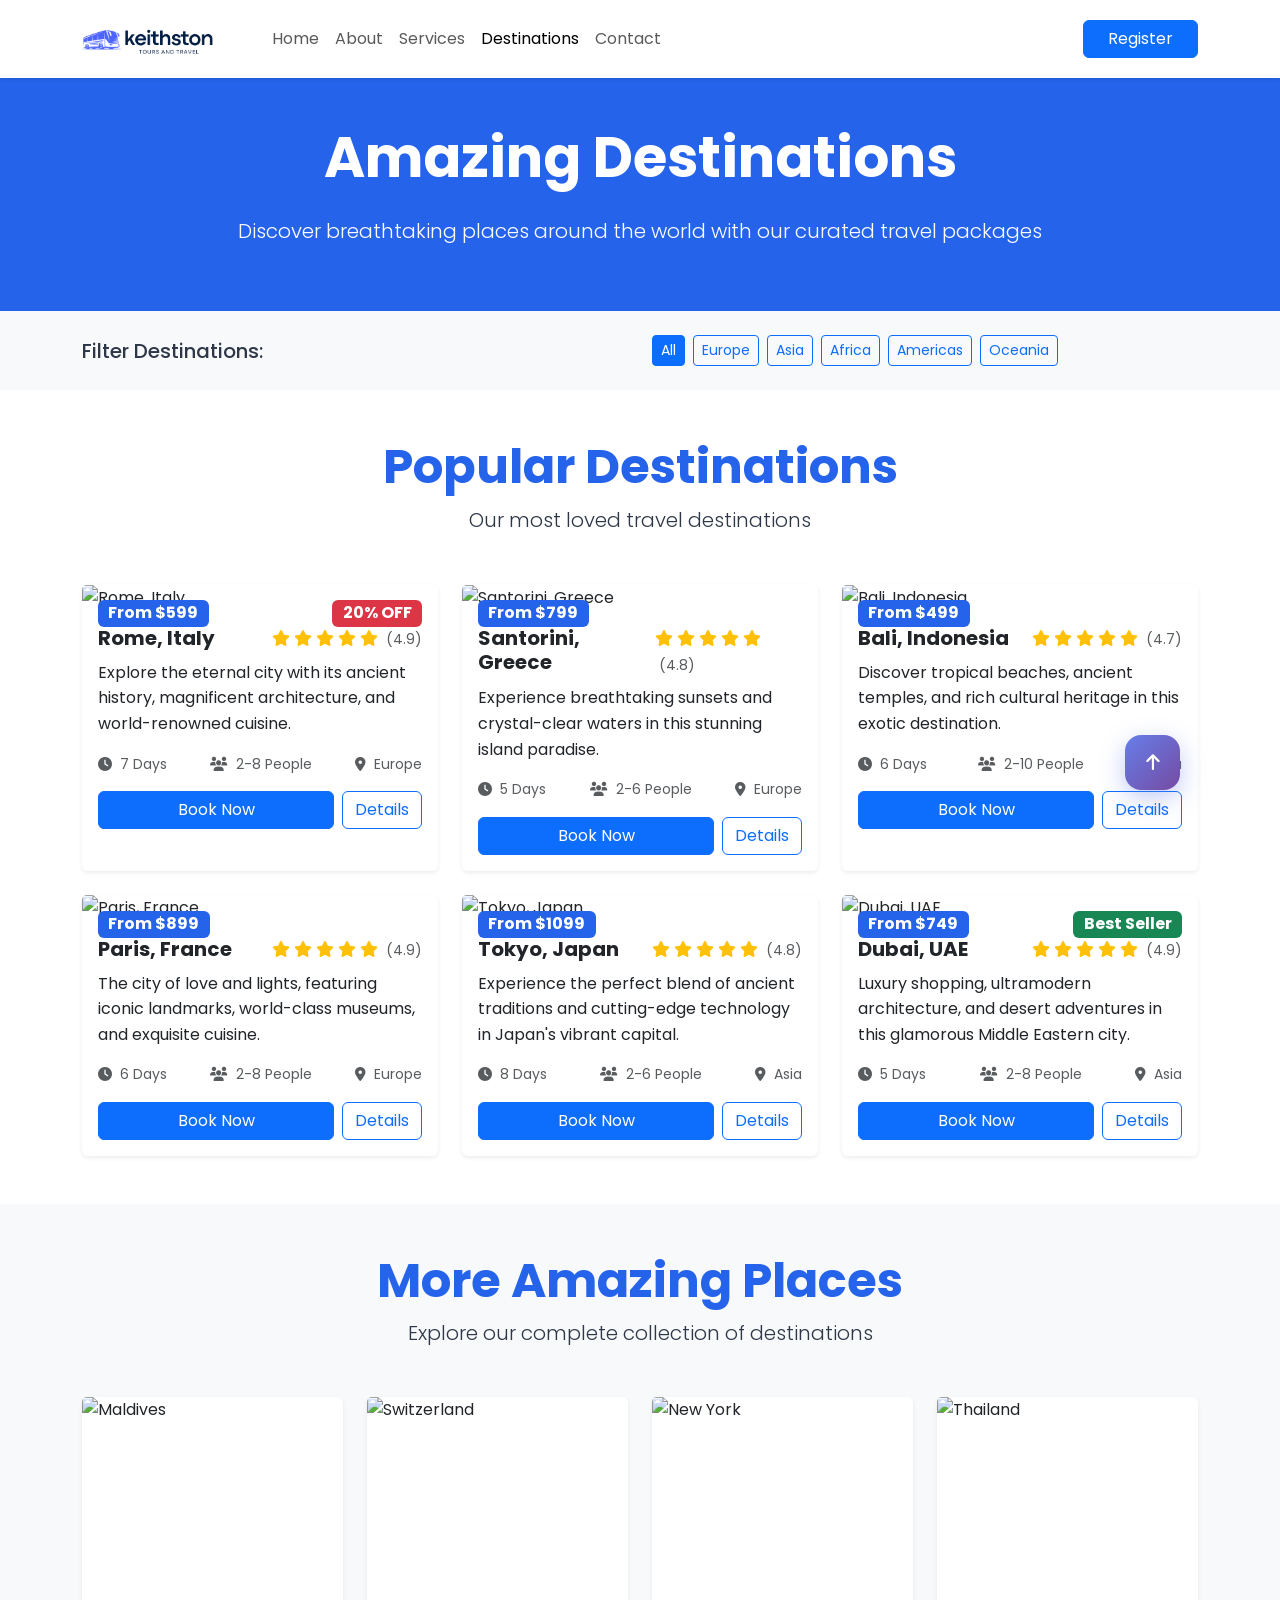
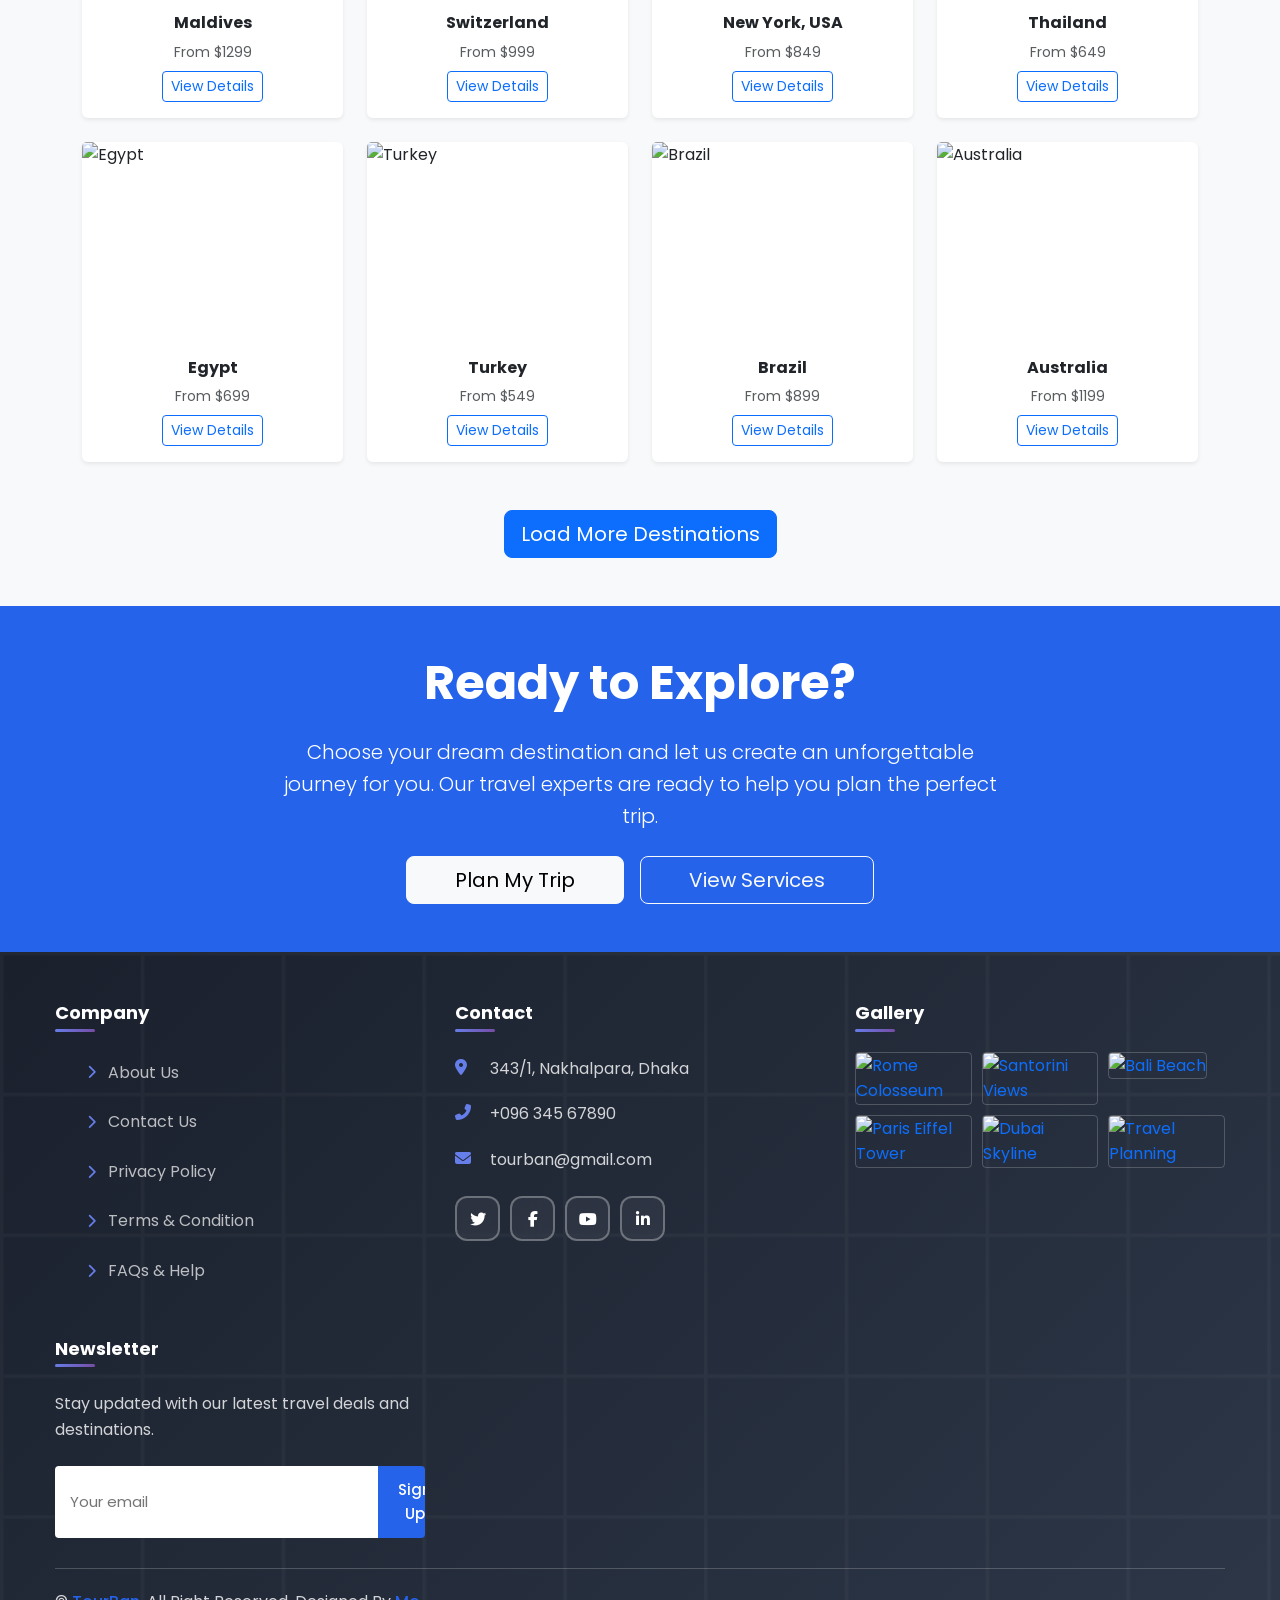
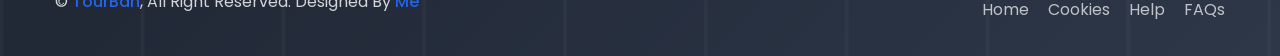
==== destinations.html @ 4094740b "Implement new pages for About, Contact, Destinations, and Services; remove .gitattributes file to st" ====
<!DOCTYPE html>
<html lang="bn">
    <head>
        <meta charset="UTF-8" />
        <meta name="viewport" content="width=device-width, initial-scale=1.0" />
        <title>Destinations - TourBan Website</title>

        <!-- Bootstrap 5 CSS -->
        <link
            href="https://cdn.jsdelivr.net/npm/bootstrap@5.3.3/dist/css/bootstrap.min.css"
            rel="stylesheet"
            integrity="sha384-QWTKZyjpPEjISv5WaRU9OFeRpok6YctnYmDr5pNlyT2bRjXh0JMhjY6hW+ALEwIH"
            crossorigin="anonymous" />

        <!-- External Dependencies -->
        <link
            href="https://fonts.googleapis.com/css2?family=Poppins:wght@400;500;600;700&display=swap"
            rel="stylesheet" />
        <link
            href="https://fonts.googleapis.com/css2?family=Noto+Sans+Bengali:wght@400;500;700&display=swap"
            rel="stylesheet" />
        <link rel="stylesheet" href="https://cdnjs.cloudflare.com/ajax/libs/font-awesome/6.5.2/css/all.min.css" />

        <!-- Custom Styles -->
        <link rel="stylesheet" href="assets/css/main.css" />
        <link rel="stylesheet" href="assets/css/footer.css" />
        <link rel="stylesheet" href="assets/css/chatbot.css" />
    </head>
    <body>
        <!-- Bootstrap Navbar Start -->
        <nav class="navbar navbar-expand-lg navbar-light bg-white shadow-sm fixed-top">
            <div class="container">
                <a class="navbar-brand" href="/">
                    <img
                        src="assets/images/logo.png"
                        alt="Tourist Logo"
                        height="50"
                        class="d-inline-block align-text-top" />
                </a>

                <button
                    class="navbar-toggler"
                    type="button"
                    data-bs-toggle="collapse"
                    data-bs-target="#navbarNav"
                    aria-controls="navbarNav"
                    aria-expanded="false"
                    aria-label="Toggle navigation">
                    <span class="navbar-toggler-icon"></span>
                </button>

                <div class="collapse navbar-collapse" id="navbarNav">
                    <ul class="navbar-nav me-auto mb-2 mb-lg-0">
                        <li class="nav-item">
                            <a class="nav-link" href="/">Home</a>
                        </li>
                        <li class="nav-item">
                            <a class="nav-link" href="about.html">About</a>
                        </li>
                        <li class="nav-item">
                            <a class="nav-link" href="services.html">Services</a>
                        </li>
                        <li class="nav-item">
                            <a class="nav-link active" href="destinations.html">Destinations</a>
                        </li>
                        <li class="nav-item">
                            <a class="nav-link" href="contact.html">Contact</a>
                        </li>
                    </ul>
                    <div class="d-flex">
                        <a href="/register.html" class="btn btn-primary px-4">Register</a>
                    </div>
                </div>
            </div>
        </nav>
        <!-- Bootstrap Navbar End -->

        <!-- Hero Section -->
        <section class="bg-primary text-white py-5" style="margin-top: 76px">
            <div class="container">
                <div class="text-center">
                    <h1 class="display-4 fw-bold mb-4">Amazing Destinations</h1>
                    <p class="lead">Discover breathtaking places around the world with our curated travel packages</p>
                </div>
            </div>
        </section>

        <!-- Filter Section -->
        <section class="py-4 bg-light">
            <div class="container">
                <div class="row align-items-center">
                    <div class="col-lg-6">
                        <h5 class="mb-3 mb-lg-0">Filter Destinations:</h5>
                    </div>
                    <div class="col-lg-6">
                        <div class="d-flex flex-wrap gap-2">
                            <button class="btn btn-outline-primary btn-sm active">All</button>
                            <button class="btn btn-outline-primary btn-sm">Europe</button>
                            <button class="btn btn-outline-primary btn-sm">Asia</button>
                            <button class="btn btn-outline-primary btn-sm">Africa</button>
                            <button class="btn btn-outline-primary btn-sm">Americas</button>
                            <button class="btn btn-outline-primary btn-sm">Oceania</button>
                        </div>
                    </div>
                </div>
            </div>
        </section>

        <!-- Featured Destinations -->
        <section class="py-5">
            <div class="container">
                <div class="text-center mb-5">
                    <h2 class="display-5 fw-bold text-primary">Popular Destinations</h2>
                    <p class="lead">Our most loved travel destinations</p>
                </div>
                <div class="row g-4">
                    <div class="col-lg-4 col-md-6">
                        <div class="card h-100 shadow-sm border-0 destination-card-hover">
                            <div class="position-relative">
                                <img
                                    src="https://images.unsplash.com/photo-1515859005217-8a1f08870f59?w=400&h=250&fit=crop&crop=center&auto=format&q=80"
                                    alt="Rome, Italy"
                                    class="card-img-top"
                                    style="height: 250px; object-fit: cover" />
                                <div class="position-absolute top-0 end-0 m-3">
                                    <span class="badge bg-danger fs-6">20% OFF</span>
                                </div>
                                <div class="position-absolute top-0 start-0 m-3">
                                    <span class="badge bg-primary fs-6">From $599</span>
                                </div>
                            </div>
                            <div class="card-body">
                                <div class="d-flex justify-content-between align-items-start mb-2">
                                    <h5 class="card-title fw-bold mb-0">Rome, Italy</h5>
                                    <div class="text-warning">
                                        <i class="fas fa-star"></i>
                                        <i class="fas fa-star"></i>
                                        <i class="fas fa-star"></i>
                                        <i class="fas fa-star"></i>
                                        <i class="fas fa-star"></i>
                                        <small class="text-muted ms-1">(4.9)</small>
                                    </div>
                                </div>
                                <p class="card-text">
                                    Explore the eternal city with its ancient history, magnificent architecture, and
                                    world-renowned cuisine.
                                </p>
                                <div class="d-flex justify-content-between text-muted small mb-3">
                                    <span><i class="fas fa-clock me-1"></i> 7 Days</span>
                                    <span><i class="fas fa-users me-1"></i> 2-8 People</span>
                                    <span><i class="fas fa-map-marker-alt me-1"></i> Europe</span>
                                </div>
                                <div class="d-flex gap-2">
                                    <a href="#" class="btn btn-primary flex-fill">Book Now</a>
                                    <a href="#" class="btn btn-outline-primary">Details</a>
                                </div>
                            </div>
                        </div>
                    </div>

                    <div class="col-lg-4 col-md-6">
                        <div class="card h-100 shadow-sm border-0 destination-card-hover">
                            <div class="position-relative">
                                <img
                                    src="https://images.unsplash.com/photo-1613395877344-13d4a8e0d49e?w=400&h=250&fit=crop&crop=center&auto=format&q=80"
                                    alt="Santorini, Greece"
                                    class="card-img-top"
                                    style="height: 250px; object-fit: cover" />
                                <div class="position-absolute top-0 start-0 m-3">
                                    <span class="badge bg-primary fs-6">From $799</span>
                                </div>
                            </div>
                            <div class="card-body">
                                <div class="d-flex justify-content-between align-items-start mb-2">
                                    <h5 class="card-title fw-bold mb-0">Santorini, Greece</h5>
                                    <div class="text-warning">
                                        <i class="fas fa-star"></i>
                                        <i class="fas fa-star"></i>
                                        <i class="fas fa-star"></i>
                                        <i class="fas fa-star"></i>
                                        <i class="fas fa-star"></i>
                                        <small class="text-muted ms-1">(4.8)</small>
                                    </div>
                                </div>
                                <p class="card-text">
                                    Experience breathtaking sunsets and crystal-clear waters in this stunning island
                                    paradise.
                                </p>
                                <div class="d-flex justify-content-between text-muted small mb-3">
                                    <span><i class="fas fa-clock me-1"></i> 5 Days</span>
                                    <span><i class="fas fa-users me-1"></i> 2-6 People</span>
                                    <span><i class="fas fa-map-marker-alt me-1"></i> Europe</span>
                                </div>
                                <div class="d-flex gap-2">
                                    <a href="#" class="btn btn-primary flex-fill">Book Now</a>
                                    <a href="#" class="btn btn-outline-primary">Details</a>
                                </div>
                            </div>
                        </div>
                    </div>

                    <div class="col-lg-4 col-md-6">
                        <div class="card h-100 shadow-sm border-0 destination-card-hover">
                            <div class="position-relative">
                                <img
                                    src="https://images.unsplash.com/photo-1544367567-0f2fcb009e0b?w=400&h=250&fit=crop&crop=center&auto=format&q=80"
                                    alt="Bali, Indonesia"
                                    class="card-img-top"
                                    style="height: 250px; object-fit: cover" />
                                <div class="position-absolute top-0 start-0 m-3">
                                    <span class="badge bg-primary fs-6">From $499</span>
                                </div>
                            </div>
                            <div class="card-body">
                                <div class="d-flex justify-content-between align-items-start mb-2">
                                    <h5 class="card-title fw-bold mb-0">Bali, Indonesia</h5>
                                    <div class="text-warning">
                                        <i class="fas fa-star"></i>
                                        <i class="fas fa-star"></i>
                                        <i class="fas fa-star"></i>
                                        <i class="fas fa-star"></i>
                                        <i class="fas fa-star"></i>
                                        <small class="text-muted ms-1">(4.7)</small>
                                    </div>
                                </div>
                                <p class="card-text">
                                    Discover tropical beaches, ancient temples, and rich cultural heritage in this
                                    exotic destination.
                                </p>
                                <div class="d-flex justify-content-between text-muted small mb-3">
                                    <span><i class="fas fa-clock me-1"></i> 6 Days</span>
                                    <span><i class="fas fa-users me-1"></i> 2-10 People</span>
                                    <span><i class="fas fa-map-marker-alt me-1"></i> Asia</span>
                                </div>
                                <div class="d-flex gap-2">
                                    <a href="#" class="btn btn-primary flex-fill">Book Now</a>
                                    <a href="#" class="btn btn-outline-primary">Details</a>
                                </div>
                            </div>
                        </div>
                    </div>

                    <div class="col-lg-4 col-md-6">
                        <div class="card h-100 shadow-sm border-0 destination-card-hover">
                            <div class="position-relative">
                                <img
                                    src="https://images.unsplash.com/photo-1502602898536-47ad22581b52?w=400&h=250&fit=crop&crop=center&auto=format&q=80"
                                    alt="Paris, France"
                                    class="card-img-top"
                                    style="height: 250px; object-fit: cover" />
                                <div class="position-absolute top-0 start-0 m-3">
                                    <span class="badge bg-primary fs-6">From $899</span>
                                </div>
                            </div>
                            <div class="card-body">
                                <div class="d-flex justify-content-between align-items-start mb-2">
                                    <h5 class="card-title fw-bold mb-0">Paris, France</h5>
                                    <div class="text-warning">
                                        <i class="fas fa-star"></i>
                                        <i class="fas fa-star"></i>
                                        <i class="fas fa-star"></i>
                                        <i class="fas fa-star"></i>
                                        <i class="fas fa-star"></i>
                                        <small class="text-muted ms-1">(4.9)</small>
                                    </div>
                                </div>
                                <p class="card-text">
                                    The city of love and lights, featuring iconic landmarks, world-class museums, and
                                    exquisite cuisine.
                                </p>
                                <div class="d-flex justify-content-between text-muted small mb-3">
                                    <span><i class="fas fa-clock me-1"></i> 6 Days</span>
                                    <span><i class="fas fa-users me-1"></i> 2-8 People</span>
                                    <span><i class="fas fa-map-marker-alt me-1"></i> Europe</span>
                                </div>
                                <div class="d-flex gap-2">
                                    <a href="#" class="btn btn-primary flex-fill">Book Now</a>
                                    <a href="#" class="btn btn-outline-primary">Details</a>
                                </div>
                            </div>
                        </div>
                    </div>

                    <div class="col-lg-4 col-md-6">
                        <div class="card h-100 shadow-sm border-0 destination-card-hover">
                            <div class="position-relative">
                                <img
                                    src="https://images.unsplash.com/photo-1539650116574-75c0c6d89380?w=400&h=250&fit=crop&crop=center&auto=format&q=80"
                                    alt="Tokyo, Japan"
                                    class="card-img-top"
                                    style="height: 250px; object-fit: cover" />
                                <div class="position-absolute top-0 start-0 m-3">
                                    <span class="badge bg-primary fs-6">From $1099</span>
                                </div>
                            </div>
                            <div class="card-body">
                                <div class="d-flex justify-content-between align-items-start mb-2">
                                    <h5 class="card-title fw-bold mb-0">Tokyo, Japan</h5>
                                    <div class="text-warning">
                                        <i class="fas fa-star"></i>
                                        <i class="fas fa-star"></i>
                                        <i class="fas fa-star"></i>
                                        <i class="fas fa-star"></i>
                                        <i class="fas fa-star"></i>
                                        <small class="text-muted ms-1">(4.8)</small>
                                    </div>
                                </div>
                                <p class="card-text">
                                    Experience the perfect blend of ancient traditions and cutting-edge technology in
                                    Japan's vibrant capital.
                                </p>
                                <div class="d-flex justify-content-between text-muted small mb-3">
                                    <span><i class="fas fa-clock me-1"></i> 8 Days</span>
                                    <span><i class="fas fa-users me-1"></i> 2-6 People</span>
                                    <span><i class="fas fa-map-marker-alt me-1"></i> Asia</span>
                                </div>
                                <div class="d-flex gap-2">
                                    <a href="#" class="btn btn-primary flex-fill">Book Now</a>
                                    <a href="#" class="btn btn-outline-primary">Details</a>
                                </div>
                            </div>
                        </div>
                    </div>

                    <div class="col-lg-4 col-md-6">
                        <div class="card h-100 shadow-sm border-0 destination-card-hover">
                            <div class="position-relative">
                                <img
                                    src="https://images.unsplash.com/photo-1507003211169-0a1dd7228f2d?w=400&h=250&fit=crop&crop=center&auto=format&q=80"
                                    alt="Dubai, UAE"
                                    class="card-img-top"
                                    style="height: 250px; object-fit: cover" />
                                <div class="position-absolute top-0 end-0 m-3">
                                    <span class="badge bg-success fs-6">Best Seller</span>
                                </div>
                                <div class="position-absolute top-0 start-0 m-3">
                                    <span class="badge bg-primary fs-6">From $749</span>
                                </div>
                            </div>
                            <div class="card-body">
                                <div class="d-flex justify-content-between align-items-start mb-2">
                                    <h5 class="card-title fw-bold mb-0">Dubai, UAE</h5>
                                    <div class="text-warning">
                                        <i class="fas fa-star"></i>
                                        <i class="fas fa-star"></i>
                                        <i class="fas fa-star"></i>
                                        <i class="fas fa-star"></i>
                                        <i class="fas fa-star"></i>
                                        <small class="text-muted ms-1">(4.9)</small>
                                    </div>
                                </div>
                                <p class="card-text">
                                    Luxury shopping, ultramodern architecture, and desert adventures in this glamorous
                                    Middle Eastern city.
                                </p>
                                <div class="d-flex justify-content-between text-muted small mb-3">
                                    <span><i class="fas fa-clock me-1"></i> 5 Days</span>
                                    <span><i class="fas fa-users me-1"></i> 2-8 People</span>
                                    <span><i class="fas fa-map-marker-alt me-1"></i> Asia</span>
                                </div>
                                <div class="d-flex gap-2">
                                    <a href="#" class="btn btn-primary flex-fill">Book Now</a>
                                    <a href="#" class="btn btn-outline-primary">Details</a>
                                </div>
                            </div>
                        </div>
                    </div>
                </div>
            </div>
        </section>

        <!-- More Destinations -->
        <section class="py-5 bg-light">
            <div class="container">
                <div class="text-center mb-5">
                    <h2 class="display-5 fw-bold text-primary">More Amazing Places</h2>
                    <p class="lead">Explore our complete collection of destinations</p>
                </div>
                <div class="row g-4">
                    <div class="col-lg-3 col-md-6">
                        <div class="card border-0 shadow-sm destination-card-hover">
                            <img
                                src="https://images.unsplash.com/photo-1506905925346-21bda4d32df4?w=300&h=200&fit=crop&crop=center&auto=format&q=80"
                                class="card-img-top"
                                style="height: 200px; object-fit: cover"
                                alt="Maldives" />
                            <div class="card-body text-center">
                                <h6 class="card-title fw-bold">Maldives</h6>
                                <p class="text-muted small mb-2">From $1299</p>
                                <a href="#" class="btn btn-outline-primary btn-sm">View Details</a>
                            </div>
                        </div>
                    </div>
                    <div class="col-lg-3 col-md-6">
                        <div class="card border-0 shadow-sm destination-card-hover">
                            <img
                                src="https://images.unsplash.com/photo-1513475382585-d06e58bcb0e0?w=300&h=200&fit=crop&crop=center&auto=format&q=80"
                                class="card-img-top"
                                style="height: 200px; object-fit: cover"
                                alt="Switzerland" />
                            <div class="card-body text-center">
                                <h6 class="card-title fw-bold">Switzerland</h6>
                                <p class="text-muted small mb-2">From $999</p>
                                <a href="#" class="btn btn-outline-primary btn-sm">View Details</a>
                            </div>
                        </div>
                    </div>
                    <div class="col-lg-3 col-md-6">
                        <div class="card border-0 shadow-sm destination-card-hover">
                            <img
                                src="https://images.unsplash.com/photo-1524231757912-21f4fe3a7200?w=300&h=200&fit=crop&crop=center&auto=format&q=80"
                                class="card-img-top"
                                style="height: 200px; object-fit: cover"
                                alt="New York" />
                            <div class="card-body text-center">
                                <h6 class="card-title fw-bold">New York, USA</h6>
                                <p class="text-muted small mb-2">From $849</p>
                                <a href="#" class="btn btn-outline-primary btn-sm">View Details</a>
                            </div>
                        </div>
                    </div>
                    <div class="col-lg-3 col-md-6">
                        <div class="card border-0 shadow-sm destination-card-hover">
                            <img
                                src="https://images.unsplash.com/photo-1529403409-bdb7efd7ac32?w=300&h=200&fit=crop&crop=center&auto=format&q=80"
                                class="card-img-top"
                                style="height: 200px; object-fit: cover"
                                alt="Thailand" />
                            <div class="card-body text-center">
                                <h6 class="card-title fw-bold">Thailand</h6>
                                <p class="text-muted small mb-2">From $649</p>
                                <a href="#" class="btn btn-outline-primary btn-sm">View Details</a>
                            </div>
                        </div>
                    </div>
                    <div class="col-lg-3 col-md-6">
                        <div class="card border-0 shadow-sm destination-card-hover">
                            <img
                                src="https://images.unsplash.com/photo-1583678421159-61b2c12a4fe0?w=300&h=200&fit=crop&crop=center&auto=format&q=80"
                                class="card-img-top"
                                style="height: 200px; object-fit: cover"
                                alt="Egypt" />
                            <div class="card-body text-center">
                                <h6 class="card-title fw-bold">Egypt</h6>
                                <p class="text-muted small mb-2">From $699</p>
                                <a href="#" class="btn btn-outline-primary btn-sm">View Details</a>
                            </div>
                        </div>
                    </div>
                    <div class="col-lg-3 col-md-6">
                        <div class="card border-0 shadow-sm destination-card-hover">
                            <img
                                src="https://images.unsplash.com/photo-1586400239956-a5ed6a09ba12?w=300&h=200&fit=crop&crop=center&auto=format&q=80"
                                class="card-img-top"
                                style="height: 200px; object-fit: cover"
                                alt="Turkey" />
                            <div class="card-body text-center">
                                <h6 class="card-title fw-bold">Turkey</h6>
                                <p class="text-muted small mb-2">From $549</p>
                                <a href="#" class="btn btn-outline-primary btn-sm">View Details</a>
                            </div>
                        </div>
                    </div>
                    <div class="col-lg-3 col-md-6">
                        <div class="card border-0 shadow-sm destination-card-hover">
                            <img
                                src="https://images.unsplash.com/photo-1581833971358-2c8b550f87b3?w=300&h=200&fit=crop&crop=center&auto=format&q=80"
                                class="card-img-top"
                                style="height: 200px; object-fit: cover"
                                alt="Brazil" />
                            <div class="card-body text-center">
                                <h6 class="card-title fw-bold">Brazil</h6>
                                <p class="text-muted small mb-2">From $899</p>
                                <a href="#" class="btn btn-outline-primary btn-sm">View Details</a>
                            </div>
                        </div>
                    </div>
                    <div class="col-lg-3 col-md-6">
                        <div class="card border-0 shadow-sm destination-card-hover">
                            <img
                                src="https://images.unsplash.com/photo-1523482580672-f109ba8cb9be?w=300&h=200&fit=crop&crop=center&auto=format&q=80"
                                class="card-img-top"
                                style="height: 200px; object-fit: cover"
                                alt="Australia" />
                            <div class="card-body text-center">
                                <h6 class="card-title fw-bold">Australia</h6>
                                <p class="text-muted small mb-2">From $1199</p>
                                <a href="#" class="btn btn-outline-primary btn-sm">View Details</a>
                            </div>
                        </div>
                    </div>
                </div>
                <div class="text-center mt-5">
                    <a href="#" class="btn btn-primary btn-lg">Load More Destinations</a>
                </div>
            </div>
        </section>

        <!-- CTA Section -->
        <section class="py-5 bg-primary text-white">
            <div class="container">
                <div class="row">
                    <div class="col-lg-8 mx-auto text-center">
                        <h2 class="display-5 fw-bold mb-4">Ready to Explore?</h2>
                        <p class="lead mb-4">
                            Choose your dream destination and let us create an unforgettable journey for you. Our travel
                            experts are ready to help you plan the perfect trip.
                        </p>
                        <div class="d-flex flex-column flex-md-row gap-3 justify-content-center">
                            <a href="contact.html" class="btn btn-light btn-lg px-5">Plan My Trip</a>
                            <a href="services.html" class="btn btn-outline-light btn-lg px-5">View Services</a>
                        </div>
                    </div>
                </div>
            </div>
        </section>

        <!--Footer Start-->
        <footer id="contact" class="footer-section">
            <div class="container">
                <div class="footer-main">
                    <div class="footer-col">
                        <h4>Company</h4>
                        <ul>
                            <li>
                                <a href="about.html"><i class="fas fa-chevron-right"></i> About Us</a>
                            </li>
                            <li>
                                <a href="contact.html"><i class="fas fa-chevron-right"></i> Contact Us</a>
                            </li>
                            <li>
                                <a href="#"><i class="fas fa-chevron-right"></i> Privacy Policy</a>
                            </li>
                            <li>
                                <a href="#"><i class="fas fa-chevron-right"></i> Terms & Condition</a>
                            </li>
                            <li>
                                <a href="#"><i class="fas fa-chevron-right"></i> FAQs & Help</a>
                            </li>
                        </ul>
                    </div>
                    <div class="footer-col">
                        <h4>Contact</h4>
                        <p><i class="fas fa-map-marker-alt"></i> 343/1, Nakhalpara, Dhaka</p>
                        <p><i class="fas fa-phone-alt"></i> +096 345 67890</p>
                        <p><i class="fas fa-envelope"></i> tourban@gmail.com</p>
                        <div class="social-links">
                            <a href="#"><i class="fab fa-twitter"></i></a>
                            <a href="#"><i class="fab fa-facebook-f"></i></a>
                            <a href="#"><i class="fab fa-youtube"></i></a>
                            <a href="#"><i class="fab fa-linkedin-in"></i></a>
                        </div>
                    </div>
                    <div class="footer-col">
                        <h4>Gallery</h4>
                        <div class="gallery-grid">
                            <a href="#"
                                ><img
                                    src="https://images.unsplash.com/photo-1515859005217-8a1f08870f59?w=150&h=150&fit=crop&crop=center&auto=format&q=80"
                                    alt="Rome Colosseum"
                            /></a>
                            <a href="#"
                                ><img
                                    src="https://images.unsplash.com/photo-1613395877344-13d4a8e0d49e?w=150&h=150&fit=crop&crop=center&auto=format&q=80"
                                    alt="Santorini Views"
                            /></a>
                            <a href="#"
                                ><img
                                    src="https://images.unsplash.com/photo-1544367567-0f2fcb009e0b?w=150&h=150&fit=crop&crop=center&auto=format&q=80"
                                    alt="Bali Beach"
                            /></a>
                            <a href="#"
                                ><img
                                    src="https://images.unsplash.com/photo-1613395877344-13d4a8e0d49e?w=150&h=150&fit=crop&crop=center&auto=format&q=80"
                                    alt="Paris Eiffel Tower"
                            /></a>
                            <a href="#"
                                ><img
                                    src="https://images.unsplash.com/photo-1507003211169-0a1dd7228f2d?w=150&h=150&fit=crop&crop=center&auto=format&q=80"
                                    alt="Dubai Skyline"
                            /></a>
                            <a href="#"
                                ><img
                                    src="https://images.unsplash.com/photo-1469474968028-56623f02e42e?w=150&h=150&fit=crop&crop=center&auto=format&q=80"
                                    alt="Travel Planning"
                            /></a>
                        </div>
                    </div>
                    <div class="footer-col">
                        <h4>Newsletter</h4>
                        <p>Stay updated with our latest travel deals and destinations.</p>
                        <form class="newsletter-form">
                            <input type="email" placeholder="Your email" required />
                            <button type="submit">Sign Up</button>
                        </form>
                    </div>
                </div>

                <div class="footer-bottom">
                    <div class="copyright">
                        <p>&copy; <a href="#">TourBan</a>, All Right Reserved. Designed By <a href="#">Me</a></p>
                    </div>
                    <div class="footer-nav">
                        <a href="/">Home</a>
                        <a href="#">Cookies</a>
                        <a href="#">Help</a>
                        <a href="#">FAQs</a>
                    </div>
                </div>
            </div>

            <a href="#" class="back-to-top"><i class="fas fa-arrow-up"></i></a>
        </footer>
        <!--Footer End-->

        <!-- Bootstrap 5 JavaScript -->
        <script
            src="https://cdn.jsdelivr.net/npm/bootstrap@5.3.3/dist/js/bootstrap.bundle.min.js"
            integrity="sha384-YvpcrYf0tY3lHB60NNkmXc5s9fDVZLESaAA55NDzOxhy9GkcIdslK1eN7N6jIeHz"
            crossorigin="anonymous"></script>

        <!-- Custom Scripts -->
        <script src="assets/js/chatbot.js"></script>
    </body>
</html>
---- assets/css/main.css ----
/* ============================================
   TourBan Website - Main Stylesheet
   ============================================ */

/* CSS Reset & Base Styles */
* {
    margin: 0;
    padding: 0;
    box-sizing: border-box;
}

html {
    scroll-behavior: smooth;
}

body {
    font-family: 'Poppins', sans-serif;
    line-height: 1.6;
    color: #2d3748;
    overflow-x: hidden;
}

/* CSS Variables - Bootstrap Integration */
:root {
    --bs-primary: #2563eb;
    --bs-primary-rgb: 37, 99, 235;
    --primary-color: #2563eb;
    --secondary-color: #3b82f6;
    --gradient-primary: linear-gradient(135deg, #3b82f6 0%, #1d4ed8 100%);
    --gradient-secondary: linear-gradient(135deg, #2563eb 0%, #1e40af 100%);
    --gradient-hero: linear-gradient(135deg, rgba(59, 130, 246, 0.9), rgba(29, 78, 216, 0.8));
    --shadow-light: 0 4px 15px rgba(59, 130, 246, 0.15);
    --shadow-medium: 0 10px 30px rgba(59, 130, 246, 0.2);
    --shadow-heavy: 0 20px 40px rgba(59, 130, 246, 0.25);
    --transition: all 0.3s ease;
}

/* Scrollbar Customization */
::-webkit-scrollbar {
    width: 8px;
}

::-webkit-scrollbar-track {
    background: #f1f5f9;
}

::-webkit-scrollbar-thumb {
    background: var(--gradient-primary);
    border-radius: 4px;
}

::-webkit-scrollbar-thumb:hover {
    background: var(--gradient-secondary);
}

/* Focus Styles */

*:focus {
    outline: 2px solid var(--secondary-color);
    outline-offset: 2px;
}

/* Common Element Styles */
img {
    transition: opacity 0.3s ease;
}

button {
    font-family: 'Poppins', sans-serif;
    cursor: pointer;
    border: none;
    transition: var(--transition);
}

input,
textarea,
select {
    font-family: 'Poppins', sans-serif;
}

a {
    text-decoration: none;
    transition: var(--transition);
}

/* Custom Utility Classes (Bootstrap handles most container needs) */

.sr-only {
    position: absolute;
    width: 1px;
    height: 1px;
    padding: 0;
    margin: -1px;
    overflow: hidden;
    clip: rect(0, 0, 0, 0);
    white-space: nowrap;
    border: 0;
}

.text-center {
    text-align: center;
}

.text-gradient {
    background: var(--gradient-primary);
    background-clip: text;
    -webkit-background-clip: text;
    -webkit-text-fill-color: transparent;
}

.glass-card {
    background: rgba(255, 255, 255, 0.1);
    backdrop-filter: blur(20px);
    border: 1px solid rgba(255, 255, 255, 0.2);
    border-radius: 16px;
    box-shadow: var(--shadow-medium);
}

/* Simplified Animations */
@keyframes fadeInUp {
    0% {
        opacity: 0;
        transform: translateY(20px);
    }
    100% {
        opacity: 1;
        transform: translateY(0);
    }
}

/* Custom Navbar Enhancements */
.navbar-brand img {
    transition: transform 0.3s ease;
}

.navbar-brand:hover img {
    transform: scale(1.05);
}

/* ============================================
   HERO SECTION
   ============================================ */

.hero-section {
    width: 100%;
    min-height: 100vh;
    background: var(--gradient-hero),
        url('https://images.unsplash.com/photo-1469474968028-56623f02e42e?q=80&w=1200&auto=format&fit=crop');
    background-size: cover;
    background-position: center;
    background-attachment: fixed;
    display: flex;
    flex-direction: column;
    justify-content: center;
    align-items: center;
    text-align: center;
    color: white;
    position: relative;
    padding: 2rem 0;
}

.hero-section::before {
    content: '';
    position: absolute;
    top: 0;
    left: 0;
    right: 0;
    bottom: 0;
    background: radial-gradient(circle at 30% 20%, rgba(59, 130, 246, 0.2) 0%, transparent 50%);
    z-index: 0;
}

.hero-content {
    position: relative;
    z-index: 2;
    padding: 40px 20px;
    max-width: 1000px;
    animation: fadeInUp 1s ease-out;
    display: flex;
    flex-direction: column;
    align-items: center;
    gap: 2.5rem;
    width: 100%;
    box-sizing: border-box;
}

.hero-heading {
    font-size: 4rem;
    font-weight: 900;
    margin: 0;
    text-shadow: 0 4px 15px rgba(0, 0, 0, 0.2);
    color: white;
    letter-spacing: -2px;
    line-height: 1.1;
    text-align: center;
}

.hero-subheading {
    font-size: 1.5rem;
    max-width: 800px;
    font-weight: 400;
    opacity: 0.95;
    animation: fadeInUp 1s ease-out 0.3s both;
    text-shadow: 0 2px 10px rgba(0, 0, 0, 0.2);
    line-height: 1.6;
}

.search-container {
    display: flex;
    align-items: center;
    background: rgba(255, 255, 255, 0.98);
    backdrop-filter: blur(20px);
    border-radius: 60px;
    padding: 10px;
    box-shadow: 0 25px 50px rgba(59, 130, 246, 0.2), 0 0 0 1px rgba(255, 255, 255, 0.3),
        inset 0 1px 0 rgba(255, 255, 255, 0.4);
    width: 100%;
    max-width: 700px;
    position: relative;
    animation: fadeInUp 1s ease-out 0.6s both;
    transition: var(--transition);
    border: 2px solid rgba(59, 130, 246, 0.1);
}

.search-container:hover {
    box-shadow: 0 20px 40px rgba(59, 130, 246, 0.2);
    border-color: rgba(59, 130, 246, 0.2);
}

.search-input {
    border: none;
    outline: none;
    padding: 18px 28px;
    font-size: 1.1rem;
    flex-grow: 1;
    border-radius: 60px;
    background: transparent;
    color: #1e293b;
    font-weight: 500;
}

.search-input::placeholder {
    color: #64748b;
    font-weight: 400;
}

.search-button {
    border: none;
    background: var(--gradient-primary);
    color: white;
    padding: 18px 32px;
    border-radius: 60px;
    font-size: 1rem;
    font-weight: 600;
    cursor: pointer;
    transition: var(--transition);
    box-shadow: var(--shadow-medium);
    position: relative;
    overflow: hidden;
    text-transform: uppercase;
    letter-spacing: 0.5px;
}

.search-button:hover {
    background: var(--gradient-secondary);
    box-shadow: var(--shadow-heavy);
    transform: translateY(-2px);
}

/* Search Suggestions Styling */
.suggestions-box {
    position: absolute;
    top: 100%;
    left: 0;
    right: 0;
    background: rgba(255, 255, 255, 0.98);
    backdrop-filter: blur(20px);
    border-radius: 20px;
    margin-top: 8px;
    max-height: 400px;
    overflow-y: auto;
    box-shadow: 0 25px 50px rgba(59, 130, 246, 0.25), 0 0 0 1px rgba(255, 255, 255, 0.3),
        inset 0 1px 0 rgba(255, 255, 255, 0.4);
    border: 2px solid rgba(59, 130, 246, 0.1);
    display: none;
    z-index: 1000;
    opacity: 0;
    transform: translateY(-10px);
    transition: all 0.4s cubic-bezier(0.4, 0, 0.2, 1);
}

.suggestions-box.show {
    display: block;
    opacity: 1;
    transform: translateY(0);
}

.suggestion-item {
    display: flex;
    align-items: center;
    text-align: left;
    padding: 16px 24px;
    cursor: pointer;
    transition: all 0.3s cubic-bezier(0.4, 0, 0.2, 1);
    border-bottom: 1px solid rgba(59, 130, 246, 0.08);
    position: relative;
    overflow: hidden;
    color: #1e293b;
    gap: 12px;
}

.suggestion-item:last-child {
    border-bottom: none;
}

.suggestion-item:first-child {
    border-radius: 20px 20px 0 0;
}

.suggestion-item:last-child {
    border-radius: 0 0 20px 20px;
}

.suggestion-item:only-child {
    border-radius: 20px;
}

/* Simplified suggestion hover effects */

.suggestion-item:hover {
    background: linear-gradient(135deg, rgba(59, 130, 246, 0.1) 0%, rgba(29, 78, 216, 0.08) 100%);
    transform: translateX(8px);
    padding-left: 32px;
    color: var(--primary-color);
    box-shadow: inset 4px 0 0 var(--primary-color);
}

.suggestion-item:active {
    transform: translateX(4px) scale(0.98);
}

.suggestion-item i {
    font-size: 18px;
    color: var(--secondary-color);
    transition: all 0.3s ease;
    width: 24px;
    text-align: center;
    margin-right: 4px;
}

.suggestion-item:hover i {
    color: var(--primary-color);
    transform: scale(1.1);
}

.suggestion-item span {
    font-weight: 500;
    font-size: 16px;
    flex-grow: 1;
    transition: all 0.3s ease;
}

.suggestion-item:hover span {
    font-weight: 600;
}

/* Search Input Focus States */
.search-input:focus {
    outline: none;
    box-shadow: 0 0 0 3px rgba(59, 130, 246, 0.2);
}

.search-container:focus-within {
    border-color: rgba(59, 130, 246, 0.3);
    box-shadow: 0 30px 60px rgba(59, 130, 246, 0.3), 0 0 0 3px rgba(59, 130, 246, 0.1);
}

/* Loading State */
.search-loading {
    display: flex;
    align-items: center;
    justify-content: center;
    padding: 20px;
    color: var(--text-color);
    font-size: 14px;
}

.search-loading::before {
    content: '';
    width: 16px;
    height: 16px;
    border: 2px solid rgba(59, 130, 246, 0.3);
    border-top: 2px solid var(--primary-color);
    border-radius: 50%;
    margin-right: 8px;
    animation: spin 1s linear infinite;
}

@keyframes spin {
    0% {
        transform: rotate(0deg);
    }
    100% {
        transform: rotate(360deg);
    }
}

/* No Results State */
.no-results {
    display: flex;
    flex-direction: column;
    align-items: center;
    padding: 32px 24px;
    color: var(--text-color);
    text-align: center;
}

.no-results i {
    font-size: 48px;
    color: rgba(59, 130, 246, 0.3);
    margin-bottom: 16px;
}

.no-results h4 {
    font-size: 16px;
    font-weight: 600;
    margin-bottom: 8px;
    color: var(--title-color);
}

.no-results p {
    font-size: 14px;
    color: var(--text-color);
    opacity: 0.7;
}

/* Search Suggestions Header */
.suggestions-header {
    padding: 16px 24px 8px;
    border-bottom: 1px solid rgba(59, 130, 246, 0.08);
    background: rgba(59, 130, 246, 0.02);
}

.suggestions-header h4 {
    font-size: 14px;
    font-weight: 600;
    color: var(--primary-color);
    margin: 0;
    text-transform: uppercase;
    letter-spacing: 0.5px;
}

/* Enhanced Search Button States */
.search-button:focus {
    outline: none;
    box-shadow: 0 0 0 3px rgba(59, 130, 246, 0.3);
}

.search-button:disabled {
    opacity: 0.6;
    cursor: not-allowed;
    transform: none;
}

/* Suggestion Categories */
.suggestion-category {
    padding: 12px 24px 8px;
    font-size: 12px;
    font-weight: 600;
    color: var(--primary-color);
    text-transform: uppercase;
    letter-spacing: 0.5px;
    background: rgba(59, 130, 246, 0.02);
    border-bottom: 1px solid rgba(59, 130, 246, 0.05);
}

/* Keyboard Navigation Highlight */
.suggestion-item.keyboard-selected {
    background: var(--gradient-primary);
    color: white;
    transform: translateX(8px);
    padding-left: 32px;
    box-shadow: inset 4px 0 0 rgba(255, 255, 255, 0.5);
}

.suggestion-item.keyboard-selected i,
.suggestion-item.keyboard-selected span {
    color: white;
}

/* Accessibility & Performance Enhancements */
.search-container:focus-within .search-icon {
    color: var(--primary-color);
    transform: translateY(-50%) scale(1.1);
}

.suggestions-box {
    scrollbar-width: thin;
    scrollbar-color: var(--primary-color) transparent;
}

.suggestions-box::-webkit-scrollbar {
    width: 6px;
}

.suggestions-box::-webkit-scrollbar-track {
    background: transparent;
}

.suggestions-box::-webkit-scrollbar-thumb {
    background: var(--primary-color);
    border-radius: 3px;
}

/* High contrast mode support */
@media (prefers-contrast: high) {
    .suggestions-box {
        border: 2px solid #000;
        background: #fff;
    }

    .suggestion-item {
        border-bottom: 1px solid #000;
    }

    .suggestion-item:hover {
        background: #000;
        color: #fff;
    }
}

/* Reduced motion support */
@media (prefers-reduced-motion: reduce) {
    .suggestions-box {
        transition: none;
    }

    .suggestion-item {
        transition: none;
    }

    .suggestion-item::before {
        transition: none;
    }
}

/* Focus management for screen readers */
.suggestion-item:focus {
    outline: 2px solid var(--primary-color);
    outline-offset: 2px;
    background: var(--gradient-primary);
    color: white;
}

.suggestion-item:focus i,
.suggestion-item:focus span {
    color: white;
}

/* Loading animation optimization */
.search-loading::before {
    will-change: transform;
}

/* Search success feedback */
.search-success-feedback {
    position: absolute;
    top: 100%;
    left: 0;
    right: 0;
    background: linear-gradient(135deg, #10b981, #059669);
    color: white;
    padding: 12px 20px;
    border-radius: 12px;
    margin-top: 8px;
    font-size: 14px;
    font-weight: 600;
    text-align: center;
    z-index: 1001;
    animation: slideInUp 0.3s ease, fadeOut 0.3s ease 2.7s forwards;
}

@keyframes slideInUp {
    from {
        opacity: 0;
        transform: translateY(10px);
    }
    to {
        opacity: 1;
        transform: translateY(0);
    }
}

@keyframes fadeOut {
    to {
        opacity: 0;
        transform: translateY(-10px);
    }
}

/* Hero Features */
.hero-features {
    display: flex;
    gap: 3rem;
    margin: 1rem 0;
    animation: fadeInUp 1s ease-out 0.4s both;
}

.feature-highlight {
    display: flex;
    flex-direction: column;
    align-items: center;
    gap: 0.5rem;
    color: white;
    text-align: center;
}

.feature-highlight i {
    font-size: 2rem;
    color: #e0f2fe;
    margin-bottom: 0.5rem;
}

.feature-highlight span {
    font-size: 0.9rem;
    font-weight: 600;
    opacity: 0.9;
    text-shadow: 0 2px 8px rgba(0, 0, 0, 0.3);
}

/* Hero CTA Buttons */
.hero-cta {
    display: flex;
    gap: 1.5rem;
    margin-top: 1rem;
    animation: fadeInUp 1s ease-out 0.8s both;
    flex-wrap: wrap;
    justify-content: center;
    width: 100%;
    max-width: 500px;
}

.cta-primary,
.cta-secondary {
    padding: 16px 32px;
    border-radius: 50px;
    text-decoration: none;
    font-weight: 600;
    transition: var(--transition);
    text-transform: uppercase;
    letter-spacing: 0.5px;
    font-size: 0.9rem;
    white-space: nowrap;
    min-width: 140px;
    text-align: center;
    flex: 0 0 auto;
}

.cta-primary {
    background: rgba(255, 255, 255, 0.2);
    color: white;
    border: 2px solid rgba(255, 255, 255, 0.3);
    backdrop-filter: blur(10px);
}

.cta-primary:hover {
    background: white;
    color: var(--primary-color);
    transform: translateY(-2px);
    box-shadow: 0 10px 30px rgba(255, 255, 255, 0.3);
}

.cta-secondary {
    background: transparent;
    color: white;
    border: 2px solid rgba(255, 255, 255, 0.5);
}

.cta-secondary:hover {
    background: rgba(255, 255, 255, 0.1);
    border-color: white;
    transform: translateY(-2px);
}

/* ============================================
   SECTIONS
   ============================================ */

/* Simplified Section Styles */
.custom-section-title {
    background: var(--gradient-secondary);
    background-clip: text;
    -webkit-background-clip: text;
    -webkit-text-fill-color: transparent;
}

/* Custom About Section Enhancements */
.custom-about-image {
    transition: transform 0.3s ease;
}

.custom-about-image:hover {
    transform: scale(1.02);
}

/* Custom Service Card Enhancements */
.service-card {
    transition: all 0.3s ease;
}

.service-card:hover {
    transform: translateY(-5px);
    background: var(--gradient-primary) !important;
    color: white !important;
}

.service-card:hover * {
    color: white !important;
}

/* Custom Destination Card Enhancements */
.destination-card-hover {
    transition: all 0.3s ease;
}

.destination-card-hover:hover {
    transform: translateY(-5px);
}

.destination-card-hover:hover img {
    transform: scale(1.05);
}

/* Custom Responsive Enhancements */

@media (max-width: 768px) {
    .hero-heading {
        font-size: 2.5rem !important;
    }

    .hero-subheading {
        font-size: 1.1rem !important;
    }

    .search-container {
        flex-direction: column;
        gap: 8px;
    }

    .search-input {
        font-size: 16px; /* Prevents zoom on iOS */
    }
}

@media (max-width: 480px) {
    .hero-heading {
        font-size: 2rem !important;
    }

    .hero-subheading {
        font-size: 1rem !important;
    }
}

/* ============================================
   ACCESSIBILITY & PERFORMANCE
   ============================================ */

@media (prefers-reduced-motion: reduce) {
    *,
    *::before,
    *::after {
        animation-duration: 0.01ms !important;
        animation-iteration-count: 1 !important;
        transition-duration: 0.01ms !important;
        scroll-behavior: auto !important;
    }
}

@media (prefers-contrast: high) {
    .text-gradient {
        background: none;
        -webkit-text-fill-color: initial;
        color: #000;
    }
}

/* Print Styles */
@media print {
    .no-print {
        display: none !important;
    }

    body {
        background: white !important;
        color: black !important;
    }

    .hero-section {
        background: white !important;
        color: black !important;
    }
}
---- assets/css/footer.css ----
/* General Styling */
* {
    margin: 0;
    padding: 0;
    box-sizing: border-box;
}

a {
    text-decoration: none;
    transition: 0.3s;
}

/* Footer Section Styling */
.footer-section {
    background: linear-gradient(135deg, #1a202c 0%, #2d3748 100%);
    color: rgba(255, 255, 255, 0.8);
    padding: 50px 0 25px;
    position: relative;
    overflow: hidden;
}

.footer-section::before {
    content: '';
    position: absolute;
    top: 0;
    left: 0;
    right: 0;
    bottom: 0;
    background: url('data:image/svg+xml,<svg xmlns="http://www.w3.org/2000/svg" viewBox="0 0 100 100"><defs><pattern id="grid" width="20" height="20" patternUnits="userSpaceOnUse"><path d="M 20 0 L 0 0 0 20" fill="none" stroke="rgba(255,255,255,0.03)" stroke-width="1"/></pattern></defs><rect width="100" height="100" fill="url(%23grid)"/></svg>')
        repeat;
    z-index: 0;
}

.footer-section .container {
    max-width: 1200px;
    margin: 0 auto;
    padding: 0 15px;
    position: relative;
    z-index: 1;
}

/* Main Footer Layout */
.footer-main {
    display: grid;
    grid-template-columns: repeat(auto-fit, minmax(280px, 1fr));
    gap: 30px;
    margin-bottom: 30px;
}

.footer-col h4 {
    color: #ffffff;
    font-size: 18px;
    margin-bottom: 20px;
    font-weight: 700;
    position: relative;
    padding-bottom: 8px;
}

.footer-col h4::after {
    content: '';
    position: absolute;
    bottom: 0;
    left: 0;
    width: 40px;
    height: 3px;
    background: linear-gradient(135deg, #667eea, #764ba2);
    border-radius: 2px;
}

/* Company Links Column */
.footer-col ul {
    list-style: none;
}

.footer-col ul li {
    margin-bottom: 8px;
}

.footer-col ul li a {
    color: rgba(255, 255, 255, 0.7);
    display: flex;
    align-items: center;
    padding: 8px 0;
    transition: all 0.3s ease;
    border-radius: 8px;
    position: relative;
    overflow: hidden;
}

.footer-col ul li a::before {
    content: '';
    position: absolute;
    left: -100%;
    top: 0;
    width: 100%;
    height: 100%;
    background: linear-gradient(90deg, transparent, rgba(102, 126, 234, 0.1), transparent);
    transition: left 0.5s;
}

.footer-col ul li a:hover::before {
    left: 100%;
}

.footer-col ul li a:hover {
    color: #ffffff;
    transform: translateX(10px);
    background: rgba(102, 126, 234, 0.1);
    padding-left: 12px;
}

.footer-col ul li a i {
    margin-right: 12px;
    font-size: 14px;
    color: #667eea;
}

/* Contact Column */
.footer-col p {
    margin-bottom: 12px;
    display: flex;
    align-items: flex-start;
    padding: 4px 0;
    transition: all 0.3s ease;
}

.footer-col p:hover {
    color: #ffffff;
    transform: translateX(5px);
}

.footer-col p i {
    margin-right: 15px;
    margin-top: 3px;
    color: #667eea;
    font-size: 16px;
    min-width: 20px;
}

.social-links {
    margin-top: 20px;
    display: flex;
    gap: 10px;
}

/* Social Icon - Default State */
.social-links a {
    display: inline-flex;
    justify-content: center;
    align-items: center;
    width: 45px;
    height: 45px;
    border: 2px solid rgba(255, 255, 255, 0.3);
    border-radius: 12px;
    color: #ffffff;
    transition: all 0.3s ease;
    background: rgba(255, 255, 255, 0.05);
    backdrop-filter: blur(10px);
    position: relative;
    overflow: hidden;
}

.social-links a::before {
    content: '';
    position: absolute;
    top: 50%;
    left: 50%;
    width: 0;
    height: 0;
    background: linear-gradient(135deg, #667eea, #764ba2);
    border-radius: 50%;
    transition: all 0.3s ease;
    transform: translate(-50%, -50%);
}

/* Social Icon - Hover State */
.social-links a:hover::before {
    width: 100%;
    height: 100%;
    border-radius: 12px;
}

.social-links a:hover {
    color: #ffffff;
    border-color: #667eea;
    transform: translateY(-3px);
    box-shadow: 0 10px 25px rgba(102, 126, 234, 0.4);
}

.social-links a i {
    position: relative;
    z-index: 1;
    font-size: 16px;
}

/* Gallery Column */
.gallery-grid {
    display: grid;
    grid-template-columns: repeat(3, 1fr);
    gap: 10px;
}

.gallery-grid img {
    width: 100%;
    height: auto;
    border-radius: 4px;
    border: 1px solid rgba(255, 255, 255, 0.2);
}

/* Newsletter Column */
.newsletter-form {
    display: flex;
    margin-top: 20px;
    border-radius: 4px;
    overflow: hidden;
}

.newsletter-form input {
    flex-grow: 1;
    padding: 12px 15px;
    border: none;
    outline: none;
    font-family: 'Poppins', sans-serif;
    font-size: 15px;
}

.newsletter-form button {
    padding: 12px 20px;
    border: none;
    background-color: #2563eb;
    color: white;
    font-size: 15px;
    font-weight: 500;
    cursor: pointer;
    transition: background-color 0.3s;
}

.newsletter-form button:hover {
    background-color: #0056b3;
}

/* Footer Bottom Section */
.footer-bottom {
    margin-top: 25px;
    padding-top: 20px;
    border-top: 1px solid rgba(255, 255, 255, 0.2);
    display: flex;
    justify-content: space-between;
    align-items: center;
    flex-wrap: wrap;
    gap: 15px;
}

.copyright a {
    color: #2563eb;
    font-weight: 500;
}
.copyright a:hover {
    color: #ffffff;
}

.footer-nav a {
    color: rgba(255, 255, 255, 0.7);
    margin-left: 15px;
}

.footer-nav a:hover {
    color: #ffffff;
}

/* Back to Top Button */
.back-to-top {
    position: fixed;
    bottom: 30px;
    right: 100px; /* Moved left to avoid chatbot overlap */
    display: flex;
    justify-content: center;
    align-items: center;
    width: 55px;
    height: 55px;
    background: linear-gradient(135deg, #667eea, #764ba2);
    color: white;
    border-radius: 16px;
    z-index: 999; /* Lower z-index than chatbot */
    margin-bottom: 80px;
    box-shadow: 0 8px 25px rgba(102, 126, 234, 0.4);
    transition: all 0.3s ease;
    backdrop-filter: blur(10px);
}

.back-to-top:hover {
    background: linear-gradient(135deg, #5a67d8, #6b46c1);
    transform: translateY(-3px);
    box-shadow: 0 12px 35px rgba(102, 126, 234, 0.6);
}

.back-to-top i {
    font-size: 18px;
}

/* Responsive Design */
@media (max-width: 768px) {
    .footer-bottom {
        flex-direction: column;
        text-align: center;
    }

    .footer-nav {
        margin-top: 10px;
    }

    /* Mobile responsive back-to-top button positioning */
    .back-to-top {
        bottom: 90px; /* Move up on mobile to avoid chatbot */
        right: 15px; /* Align with mobile margins */
        width: 45px;
        height: 45px;
        margin-bottom: 0; /* Remove extra margin on mobile */
    }

    .back-to-top i {
        font-size: 16px; /* Slightly smaller icon for mobile */
    }
}
---- assets/css/chatbot.css ----
/*** Chatbot ***/

:root {
    --primary: #2563eb;
}

.chatbot-widget-container {
    position: fixed;
    bottom: 20px;
    right: 20px;
    z-index: 1002; /* Highest z-index for visibility */
}

@media (max-width: 768px) {
    .chatbot-widget-container {
        bottom: 15px;
        right: 15px;
    }

    .chatbot-icon {
        width: 50px;
        height: 50px;
    }

    .chatbot-modal {
        width: calc(100vw - 30px);
        max-width: 320px;
        height: 450px;
        bottom: 15px;
        right: 15px;
    }
}

.chatbot-icon {
    display: flex;
    justify-content: center;
    align-items: center;
    width: 60px;
    height: 60px;
    background-color: var(--primary);
    color: #ffffff;
    border-radius: 50%;
    box-shadow: 0 4px 8px rgba(0, 0, 0, 0.2);
    cursor: pointer;
    transition: transform 0.3s ease-in-out;
}

.chatbot-icon:hover {
    transform: scale(1.1);
}

.modal-overlay {
    display: none;
    position: fixed;
    top: 0;
    left: 0;
    width: 100%;
    height: 100%;
    background-color: rgba(0, 0, 0, 0.5);
    z-index: 1001; /* Below chatbot modal but above other elements */
}

.chatbot-modal {
    display: none;
    position: fixed;
    bottom: 20px;
    right: 20px;
    width: 350px;
    height: 500px;
    background-color: #fff;
    border-radius: 15px;
    box-shadow: 0 4px 20px rgba(0, 0, 0, 0.2);
    z-index: 1003; /* Highest z-index for modal */
    flex-direction: column;
    overflow: hidden;
    border: 1px solid #ddd;
}

.chatbot-header {
    display: flex;
    justify-content: space-between;
    align-items: center;
    padding: 15px;
    background-color: var(--primary);
    color: #fff;
    border-radius: 15px 15px 0 0;
}

.chatbot-header h4 {
    margin: 0;
    font-size: 18px;
}

.chatbot-close-btn {
    background: transparent;
    border: none;
    color: #fff;
    font-size: 24px;
    cursor: pointer;
}

.chatbot-messages {
    flex-grow: 1;
    padding: 20px;
    overflow-y: auto;
    display: flex;
    flex-direction: column;
    gap: 10px;
}

.message-bubble {
    font-family: 'Noto Sans Bengali', sans-serif;
    padding: 10px 15px;
    border-radius: 15px;
    max-width: 80%;
    line-height: 1.5;
}

.message-ai {
    background-color: #f0f0f0;
    align-self: flex-start;
}

.message-user {
    background-color: var(--primary);
    color: #fff;
    align-self: flex-end;
}

.chatbot-input-container {
    display: flex;
    padding: 10px;
    border-top: 1px solid #ddd;
}

.chatbot-input {
    flex-grow: 1;
    padding: 10px;
    border: 1px solid #ccc;
    border-radius: 20px;
    outline: none;
}

.chatbot-send-btn {
    background-color: var(--primary);
    color: #fff;
    border: none;
    border-radius: 50%;
    width: 40px;
    height: 40px;
    margin-left: 10px;
    cursor: pointer;
    font-size: 18px;
    transition: background-color 0.3s ease;
}

.chatbot-send-btn:hover {
    background-color: #0056b3;
}

/* Container and styling for the avatar image */
.chatbot-avatar-container {
    position: relative;
    width: 50px;
    height: 50px;
}

.chatbot-avatar {
    width: 100%;
    height: 100%;
    border-radius: 50%;
    object-fit: cover;
}

/* Styling for the online status dot */
.chatbot-status-online {
    position: absolute;
    bottom: 0;
    right: 0;
    width: 12px;
    height: 12px;
    background-color: #28a745;
    border-radius: 50%;
    border: 2px solid #fff;
}

/* Chatbot Icon Styling (for mobile) */
/* .chatbot-icon {
            display: none;
            width: 60px;
            height: 60px;
            background-color: var(--primary); 
            color: #ffffff;
            border-radius: 50%;
            justify-content: center;
            align-items: center;
            font-size: 24px;
            box-shadow: 0 4px 8px rgba(0, 0, 0, 0.2);
            cursor: pointer;
        } */
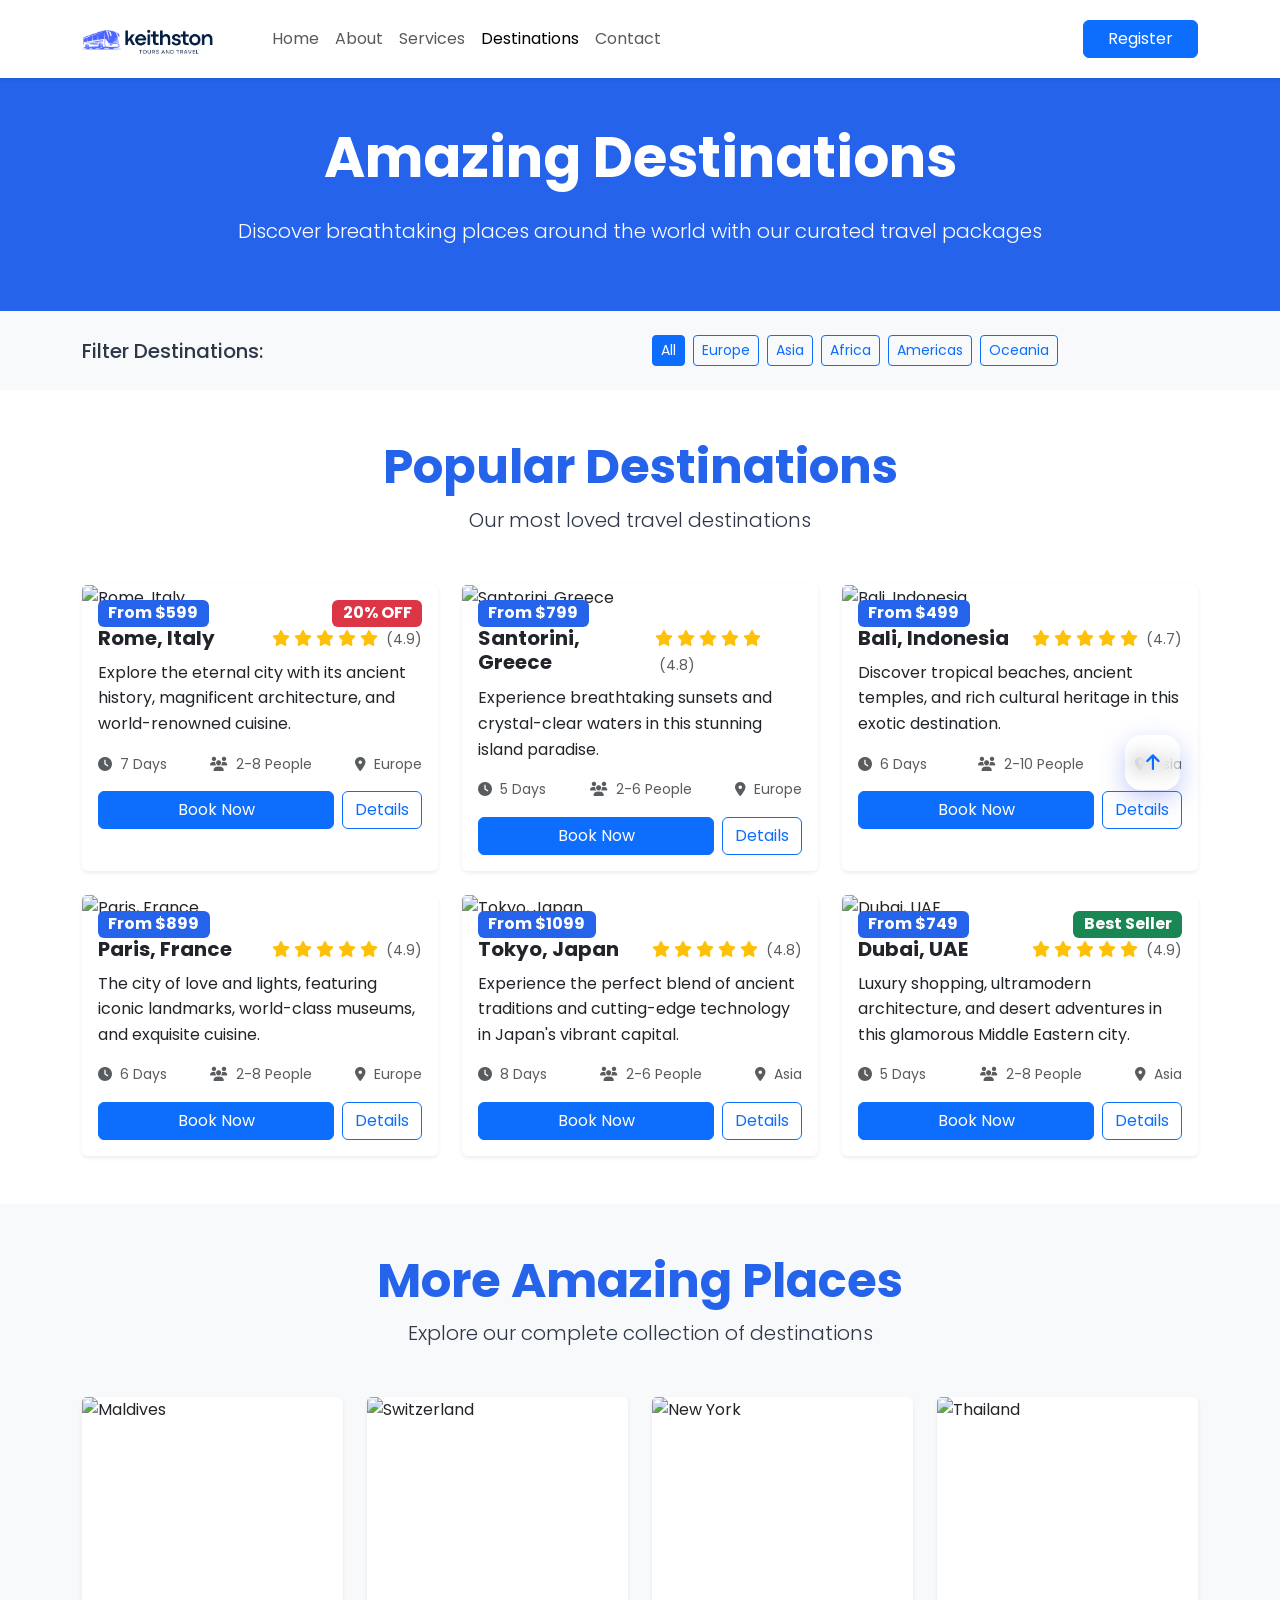
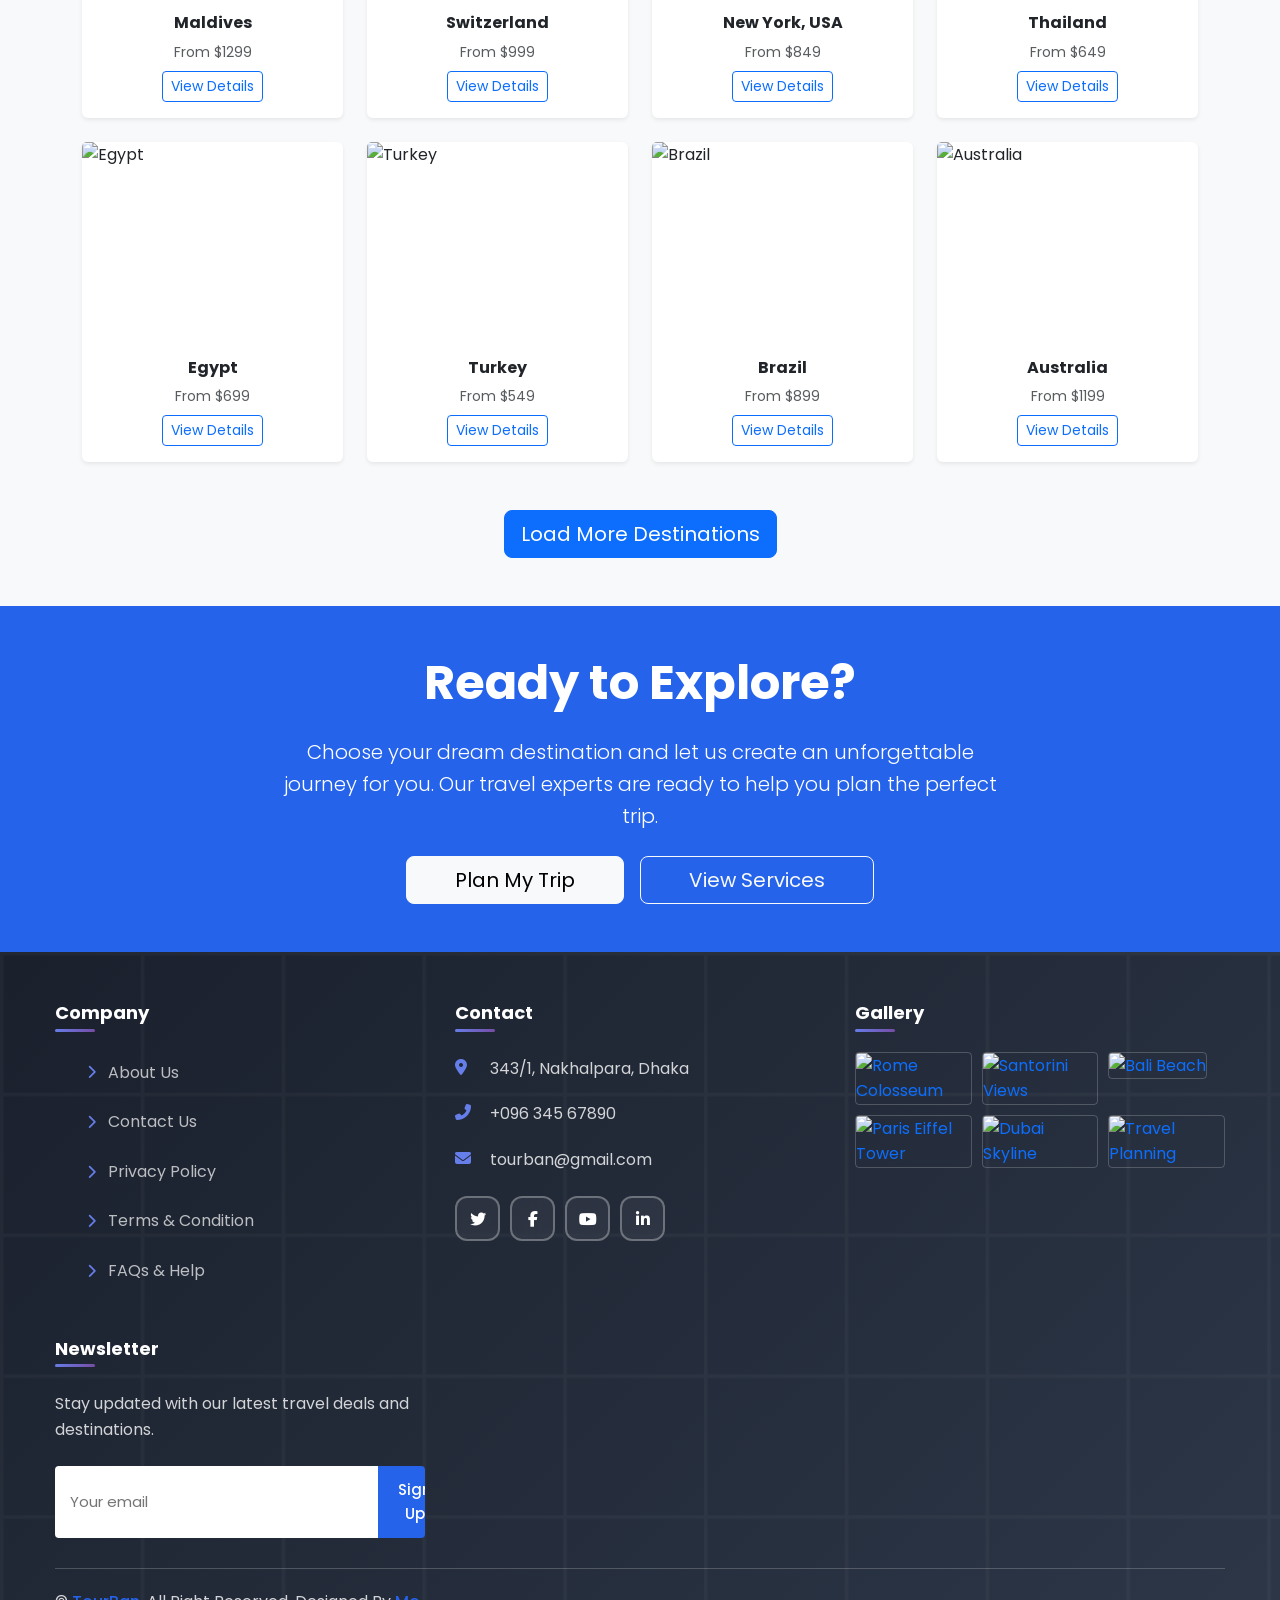
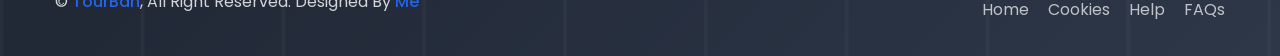
==== commit 31b1baf4: "Update footer styles and replace image sources in destinations page for improved aesthetics and cons" ====
--- a/destinations.html
+++ b/destinations.html
@@ -244,7 +244,7 @@
                         <div class="card h-100 shadow-sm border-0 destination-card-hover">
                             <div class="position-relative">
                                 <img
-                                    src="https://images.unsplash.com/photo-1502602898536-47ad22581b52?w=400&h=250&fit=crop&crop=center&auto=format&q=80"
+                                    src="https://images.unsplash.com/photo-1549144511-f099e773c147?w=400&h=250&fit=crop&crop=center&auto=format&q=80"
                                     alt="Paris, France"
                                     class="card-img-top"
                                     style="height: 250px; object-fit: cover" />
@@ -285,7 +285,7 @@
                         <div class="card h-100 shadow-sm border-0 destination-card-hover">
                             <div class="position-relative">
                                 <img
-                                    src="https://images.unsplash.com/photo-1539650116574-75c0c6d89380?w=400&h=250&fit=crop&crop=center&auto=format&q=80"
+                                    src="https://images.unsplash.com/photo-1540959733332-eab4deabeeaf?w=400&h=250&fit=crop&crop=center&auto=format&q=80"
                                     alt="Tokyo, Japan"
                                     class="card-img-top"
                                     style="height: 250px; object-fit: cover" />
@@ -422,7 +422,7 @@
                     <div class="col-lg-3 col-md-6">
                         <div class="card border-0 shadow-sm destination-card-hover">
                             <img
-                                src="https://images.unsplash.com/photo-1529403409-bdb7efd7ac32?w=300&h=200&fit=crop&crop=center&auto=format&q=80"
+                                src="https://images.unsplash.com/photo-1506905925346-21bda4d32df4?w=300&h=200&fit=crop&crop=center&auto=format&q=80"
                                 class="card-img-top"
                                 style="height: 200px; object-fit: cover"
                                 alt="Thailand" />
@@ -436,7 +436,7 @@
                     <div class="col-lg-3 col-md-6">
                         <div class="card border-0 shadow-sm destination-card-hover">
                             <img
-                                src="https://images.unsplash.com/photo-1583678421159-61b2c12a4fe0?w=300&h=200&fit=crop&crop=center&auto=format&q=80"
+                                src="https://images.unsplash.com/photo-1549144511-f099e773c147?w=300&h=200&fit=crop&crop=center&auto=format&q=80"
                                 class="card-img-top"
                                 style="height: 200px; object-fit: cover"
                                 alt="Egypt" />
@@ -450,7 +450,7 @@
                     <div class="col-lg-3 col-md-6">
                         <div class="card border-0 shadow-sm destination-card-hover">
                             <img
-                                src="https://images.unsplash.com/photo-1586400239956-a5ed6a09ba12?w=300&h=200&fit=crop&crop=center&auto=format&q=80"
+                                src="https://images.unsplash.com/photo-1524231757912-21f4fe3a7200?w=300&h=200&fit=crop&crop=center&auto=format&q=80"
                                 class="card-img-top"
                                 style="height: 200px; object-fit: cover"
                                 alt="Turkey" />
--- a/assets/css/footer.css
+++ b/assets/css/footer.css
@@ -278,8 +278,6 @@
     align-items: center;
     width: 55px;
     height: 55px;
-    background: linear-gradient(135deg, #667eea, #764ba2);
-    color: white;
     border-radius: 16px;
     z-index: 999; /* Lower z-index than chatbot */
     margin-bottom: 80px;
@@ -289,7 +287,6 @@
 }
 
 .back-to-top:hover {
-    background: linear-gradient(135deg, #5a67d8, #6b46c1);
     transform: translateY(-3px);
     box-shadow: 0 12px 35px rgba(102, 126, 234, 0.6);
 }
